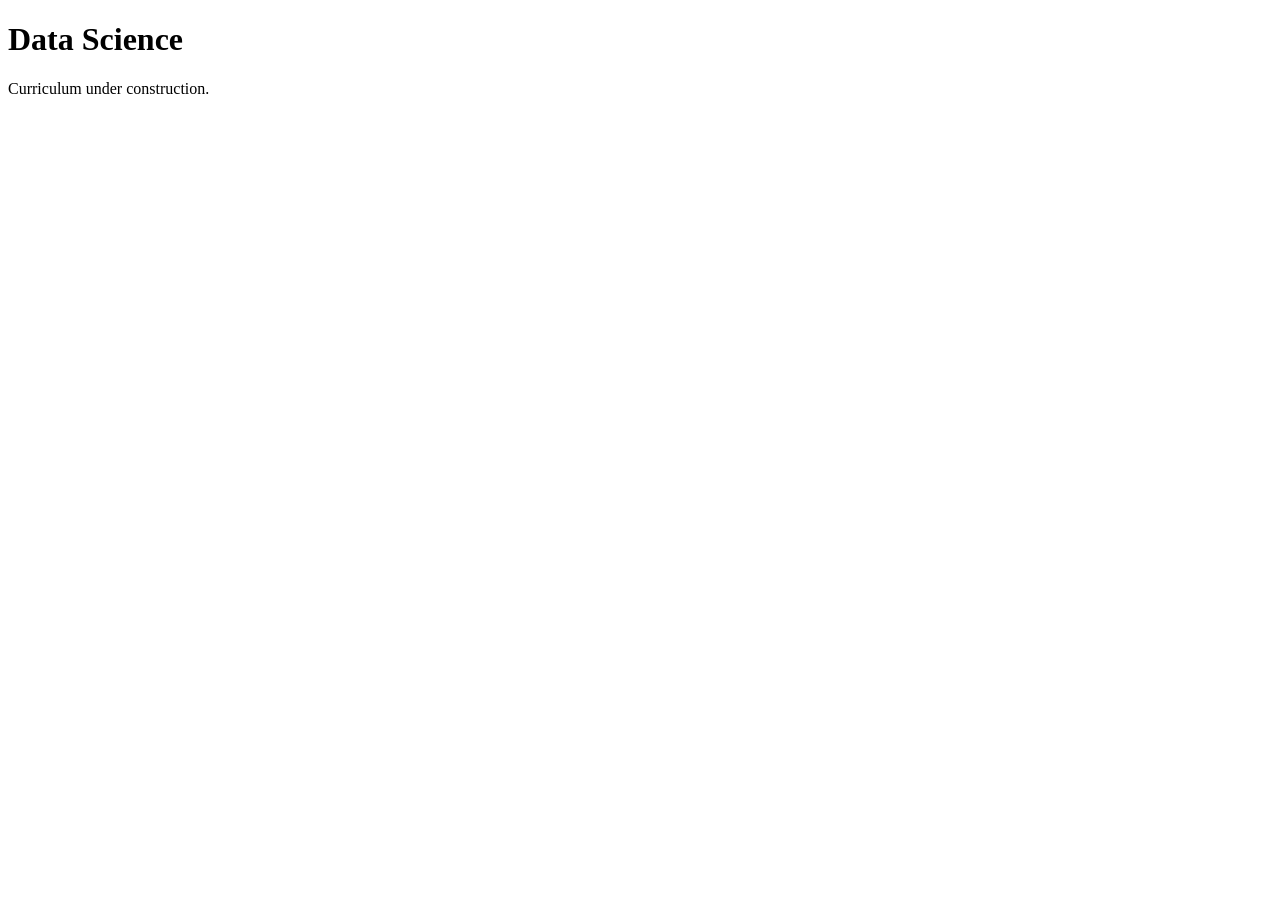
==== index.html @ fbcf9b60 "Add initial HTML structure for Data Science page" ====
<!DOCTYPE html>
<html lang="en">
<head>
  <meta charset="UTF-8">
  <meta name="viewport" content="width=device-width, initial-scale=1.0">
  <title>Data Science</title>
</head>
<body>
  <h1>Data Science</h1>
  <p>Curriculum under construction.</p>
</body>
</html>
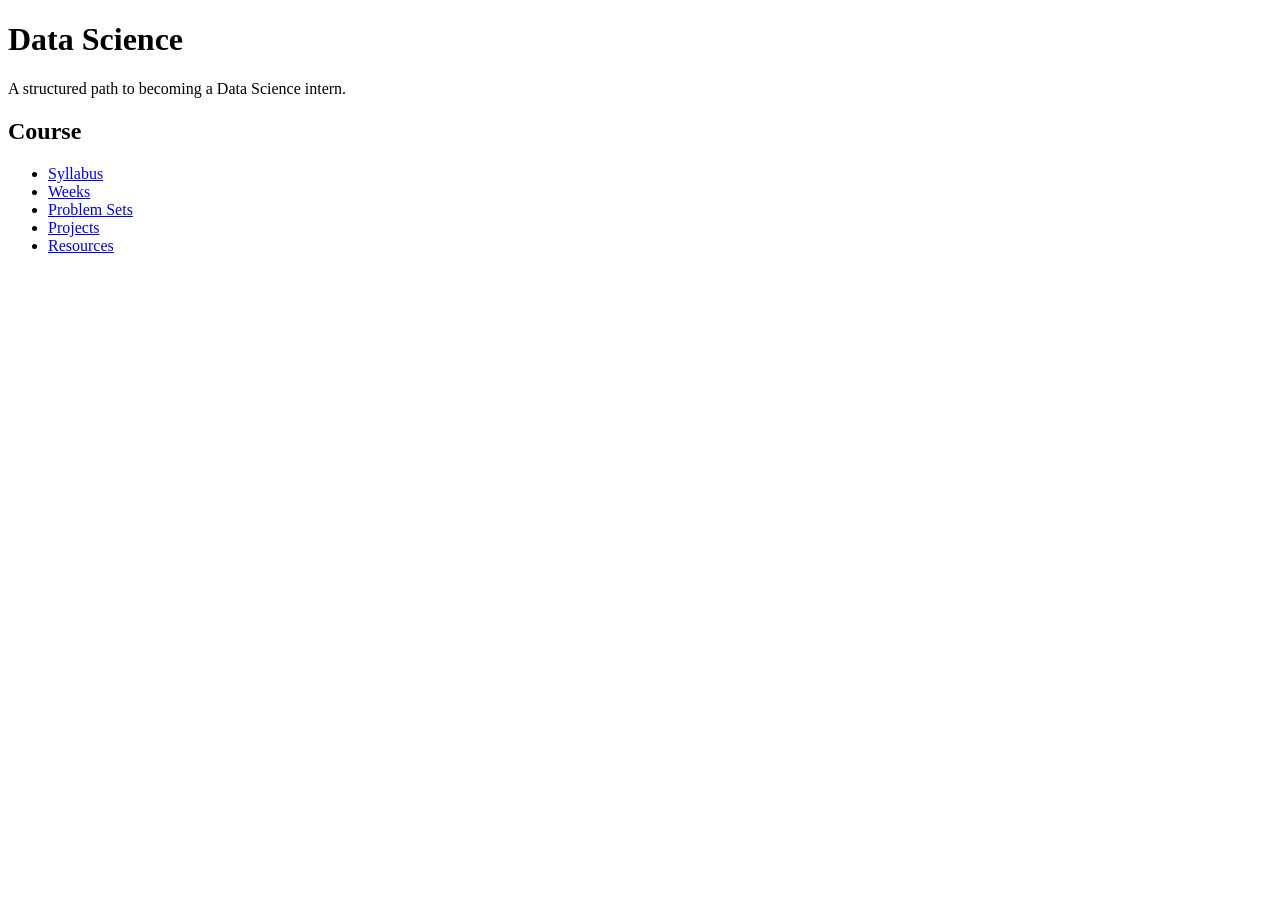
==== commit c3a75d68: "Revise index.html structure and content" ====
--- a/index.html
+++ b/index.html
@@ -5,8 +5,23 @@
   <meta name="viewport" content="width=device-width, initial-scale=1.0">
   <title>Data Science</title>
 </head>
+
 <body>
-  <h1>Data Science</h1>
-  <p>Curriculum under construction.</p>
+  <header>
+    <h1>Data Science</h1>
+    <p>A structured path to becoming a Data Science intern.</p>
+  </header>
+
+  <main>
+    <h2>Course</h2>
+
+    <ul>
+      <li><a href="#">Syllabus</a></li>
+      <li><a href="#">Weeks</a></li>
+      <li><a href="#">Problem Sets</a></li>
+      <li><a href="#">Projects</a></li>
+      <li><a href="#">Resources</a></li>
+    </ul>
+  </main>
 </body>
 </html>
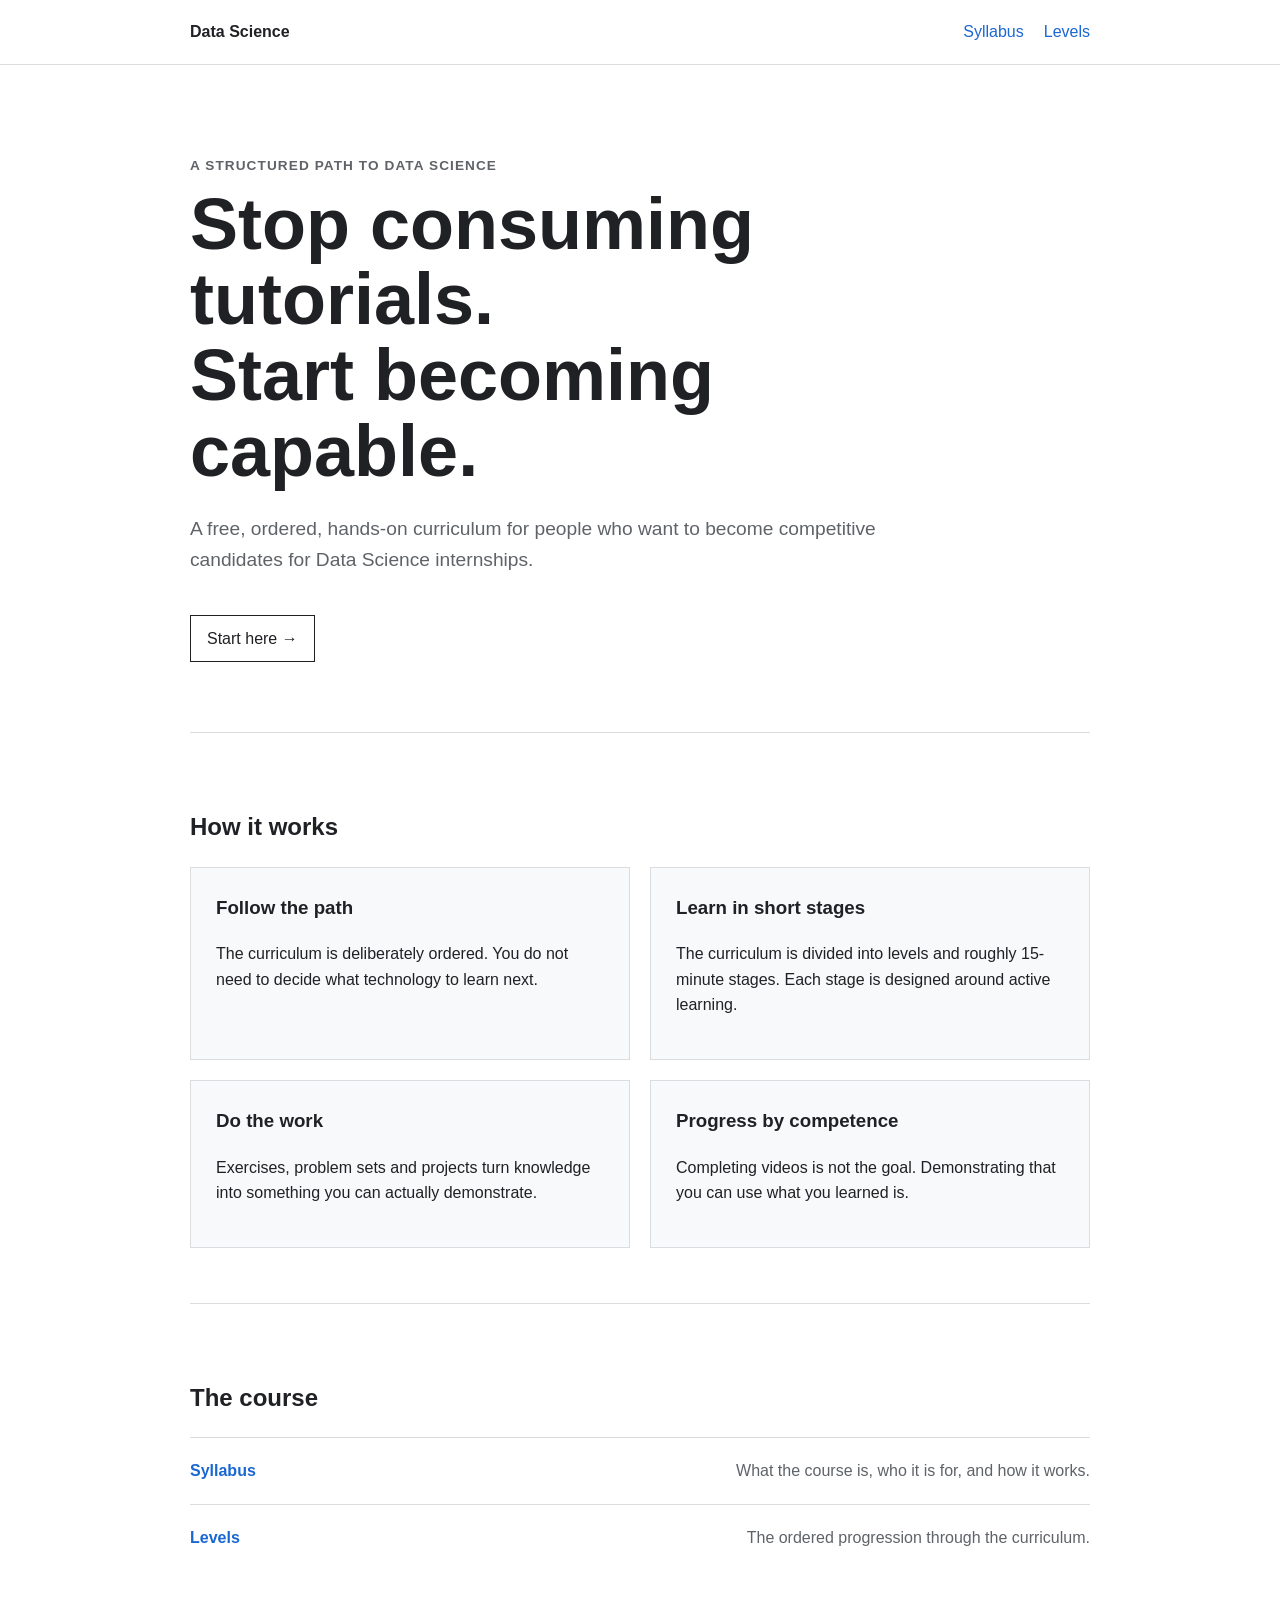
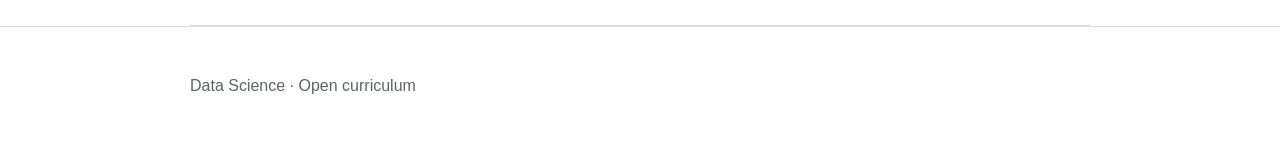
==== commit f4a68032: "." ====
--- a/index.html
+++ b/index.html
@@ -4,24 +4,102 @@
   <meta charset="UTF-8">
   <meta name="viewport" content="width=device-width, initial-scale=1.0">
   <title>Data Science</title>
+  <link rel="stylesheet" href="style.css">
 </head>
 
 <body>
-  <header>
-    <h1>Data Science</h1>
-    <p>A structured path to becoming a Data Science intern.</p>
-  </header>
 
-  <main>
-    <h2>Course</h2>
+<header class="site-header">
+  <div class="container">
+    <a class="site-title" href="index.html">Data Science</a>
 
-    <ul>
-      <li><a href="#">Syllabus</a></li>
-      <li><a href="#">Weeks</a></li>
-      <li><a href="#">Problem Sets</a></li>
-      <li><a href="#">Projects</a></li>
-      <li><a href="#">Resources</a></li>
+    <nav>
+      <a href="syllabus.html">Syllabus</a>
+      <a href="levels.html">Levels</a>
+    </nav>
+  </div>
+</header>
+
+<main class="container">
+
+  <section class="hero">
+    <p class="eyebrow">A structured path to Data Science</p>
+
+    <h1>Stop consuming tutorials.<br>Start becoming capable.</h1>
+
+    <p class="lead">
+      A free, ordered, hands-on curriculum for people who want to become
+      competitive candidates for Data Science internships.
+    </p>
+
+    <a class="button" href="syllabus.html">Start here →</a>
+  </section>
+
+  <section class="section">
+    <h2>How it works</h2>
+
+    <div class="grid">
+      <article>
+        <h3>Follow the path</h3>
+        <p>
+          The curriculum is deliberately ordered. You do not need to decide
+          what technology to learn next.
+        </p>
+      </article>
+
+      <article>
+        <h3>Learn in short stages</h3>
+        <p>
+          The curriculum is divided into levels and roughly 15-minute stages.
+          Each stage is designed around active learning.
+        </p>
+      </article>
+
+      <article>
+        <h3>Do the work</h3>
+        <p>
+          Exercises, problem sets and projects turn knowledge into something
+          you can actually demonstrate.
+        </p>
+      </article>
+
+      <article>
+        <h3>Progress by competence</h3>
+        <p>
+          Completing videos is not the goal. Demonstrating that you can use
+          what you learned is.
+        </p>
+      </article>
+    </div>
+  </section>
+
+  <section class="section">
+    <h2>The course</h2>
+
+    <ul class="course-links">
+      <li>
+        <a href="syllabus.html">
+          <strong>Syllabus</strong>
+          <span>What the course is, who it is for, and how it works.</span>
+        </a>
+      </li>
+
+      <li>
+        <a href="levels.html">
+          <strong>Levels</strong>
+          <span>The ordered progression through the curriculum.</span>
+        </a>
+      </li>
     </ul>
-  </main>
+  </section>
+
+</main>
+
+<footer class="site-footer">
+  <div class="container">
+    <p>Data Science · Open curriculum</p>
+  </div>
+</footer>
+
 </body>
-</html>
+</html>
--- a/style.css
+++ b/style.css
@@ -0,0 +1,194 @@
+:root {
+  --text: #202124;
+  --muted: #5f6368;
+  --border: #dadce0;
+  --background: #ffffff;
+  --surface: #f8f9fa;
+  --link: #1967d2;
+  --max-width: 900px;
+}
+
+* {
+  box-sizing: border-box;
+}
+
+body {
+  margin: 0;
+  font-family: Arial, Helvetica, sans-serif;
+  color: var(--text);
+  background: var(--background);
+  line-height: 1.6;
+}
+
+.container {
+  width: min(var(--max-width), calc(100% - 40px));
+  margin: 0 auto;
+}
+
+.site-header {
+  border-bottom: 1px solid var(--border);
+}
+
+.site-header .container {
+  min-height: 64px;
+  display: flex;
+  align-items: center;
+  justify-content: space-between;
+  gap: 20px;
+}
+
+.site-title {
+  font-weight: 700;
+  color: var(--text);
+  text-decoration: none;
+}
+
+nav {
+  display: flex;
+  gap: 20px;
+}
+
+a {
+  color: var(--link);
+}
+
+nav a {
+  text-decoration: none;
+}
+
+.hero {
+  padding: 90px 0 70px;
+  border-bottom: 1px solid var(--border);
+}
+
+.hero h1 {
+  max-width: 760px;
+  font-size: clamp(2.5rem, 7vw, 4.5rem);
+  line-height: 1.05;
+  margin: 10px 0 25px;
+}
+
+.lead {
+  max-width: 700px;
+  font-size: 1.2rem;
+  color: var(--muted);
+}
+
+.eyebrow {
+  margin: 0;
+  color: var(--muted);
+  font-size: 0.85rem;
+  font-weight: 700;
+  text-transform: uppercase;
+  letter-spacing: 0.08em;
+}
+
+.button {
+  display: inline-block;
+  margin-top: 20px;
+  padding: 10px 16px;
+  border: 1px solid var(--text);
+  text-decoration: none;
+  color: var(--text);
+}
+
+.section {
+  padding: 55px 0;
+  border-bottom: 1px solid var(--border);
+}
+
+.grid {
+  display: grid;
+  grid-template-columns: repeat(2, 1fr);
+  gap: 20px;
+}
+
+.grid article,
+.level {
+  padding: 25px;
+  background: var(--surface);
+  border: 1px solid var(--border);
+}
+
+.grid h3 {
+  margin-top: 0;
+}
+
+.course-links {
+  list-style: none;
+  padding: 0;
+  margin: 0;
+}
+
+.course-links li {
+  border-top: 1px solid var(--border);
+}
+
+.course-links a {
+  display: flex;
+  justify-content: space-between;
+  gap: 30px;
+  padding: 20px 0;
+  text-decoration: none;
+}
+
+.course-links span {
+  color: var(--muted);
+  text-align: right;
+}
+
+.content {
+  padding-top: 60px;
+  padding-bottom: 80px;
+}
+
+.content h1 {
+  font-size: 3rem;
+  line-height: 1.1;
+}
+
+.content h2 {
+  margin-top: 50px;
+}
+
+.level-list {
+  display: grid;
+  gap: 16px;
+  margin-top: 40px;
+}
+
+.level span {
+  color: var(--muted);
+  font-size: 0.85rem;
+  font-weight: 700;
+}
+
+.level h2 {
+  margin: 5px 0;
+}
+
+.level p {
+  color: var(--muted);
+}
+
+.site-footer {
+  padding: 30px 0;
+  border-top: 1px solid var(--border);
+  color: var(--muted);
+}
+
+@media (max-width: 650px) {
+  .site-header .container,
+  .course-links a {
+    align-items: flex-start;
+    flex-direction: column;
+  }
+
+  .grid {
+    grid-template-columns: 1fr;
+  }
+
+  .course-links span {
+    text-align: left;
+  }
+}
